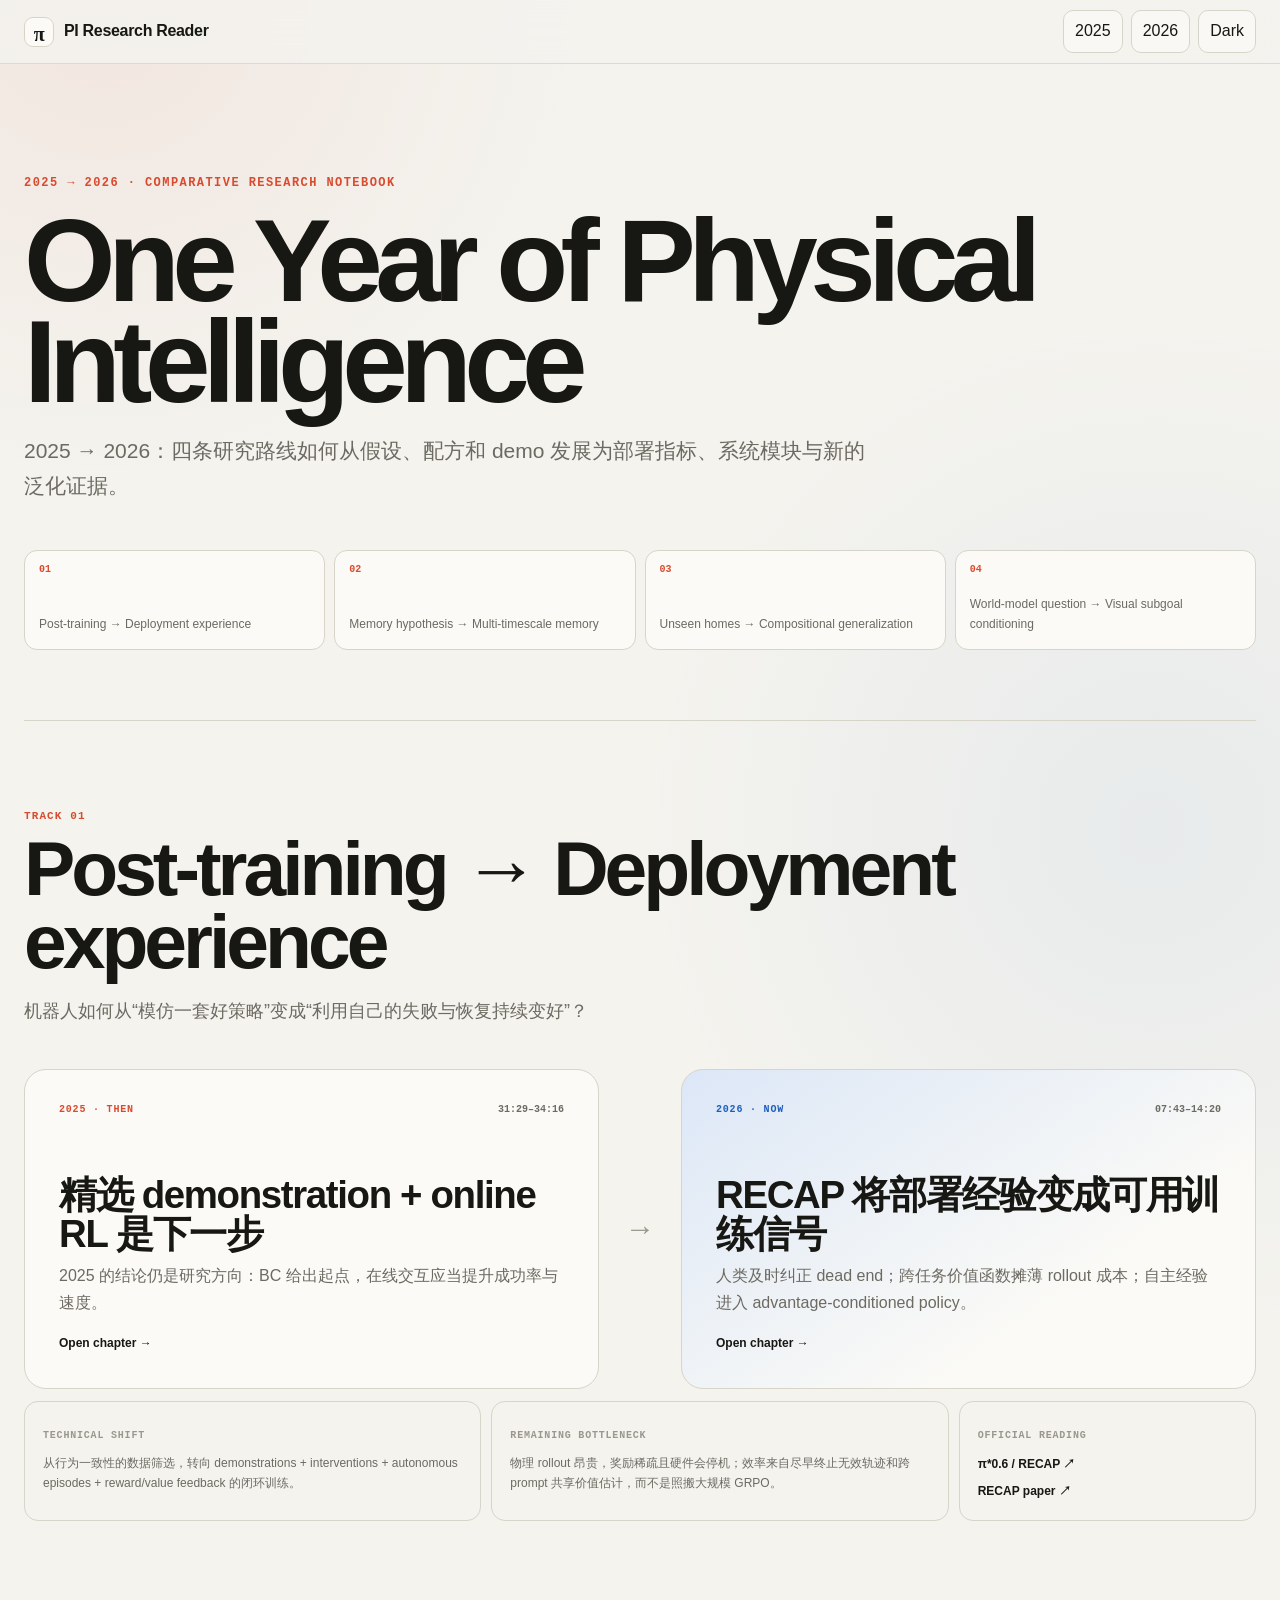
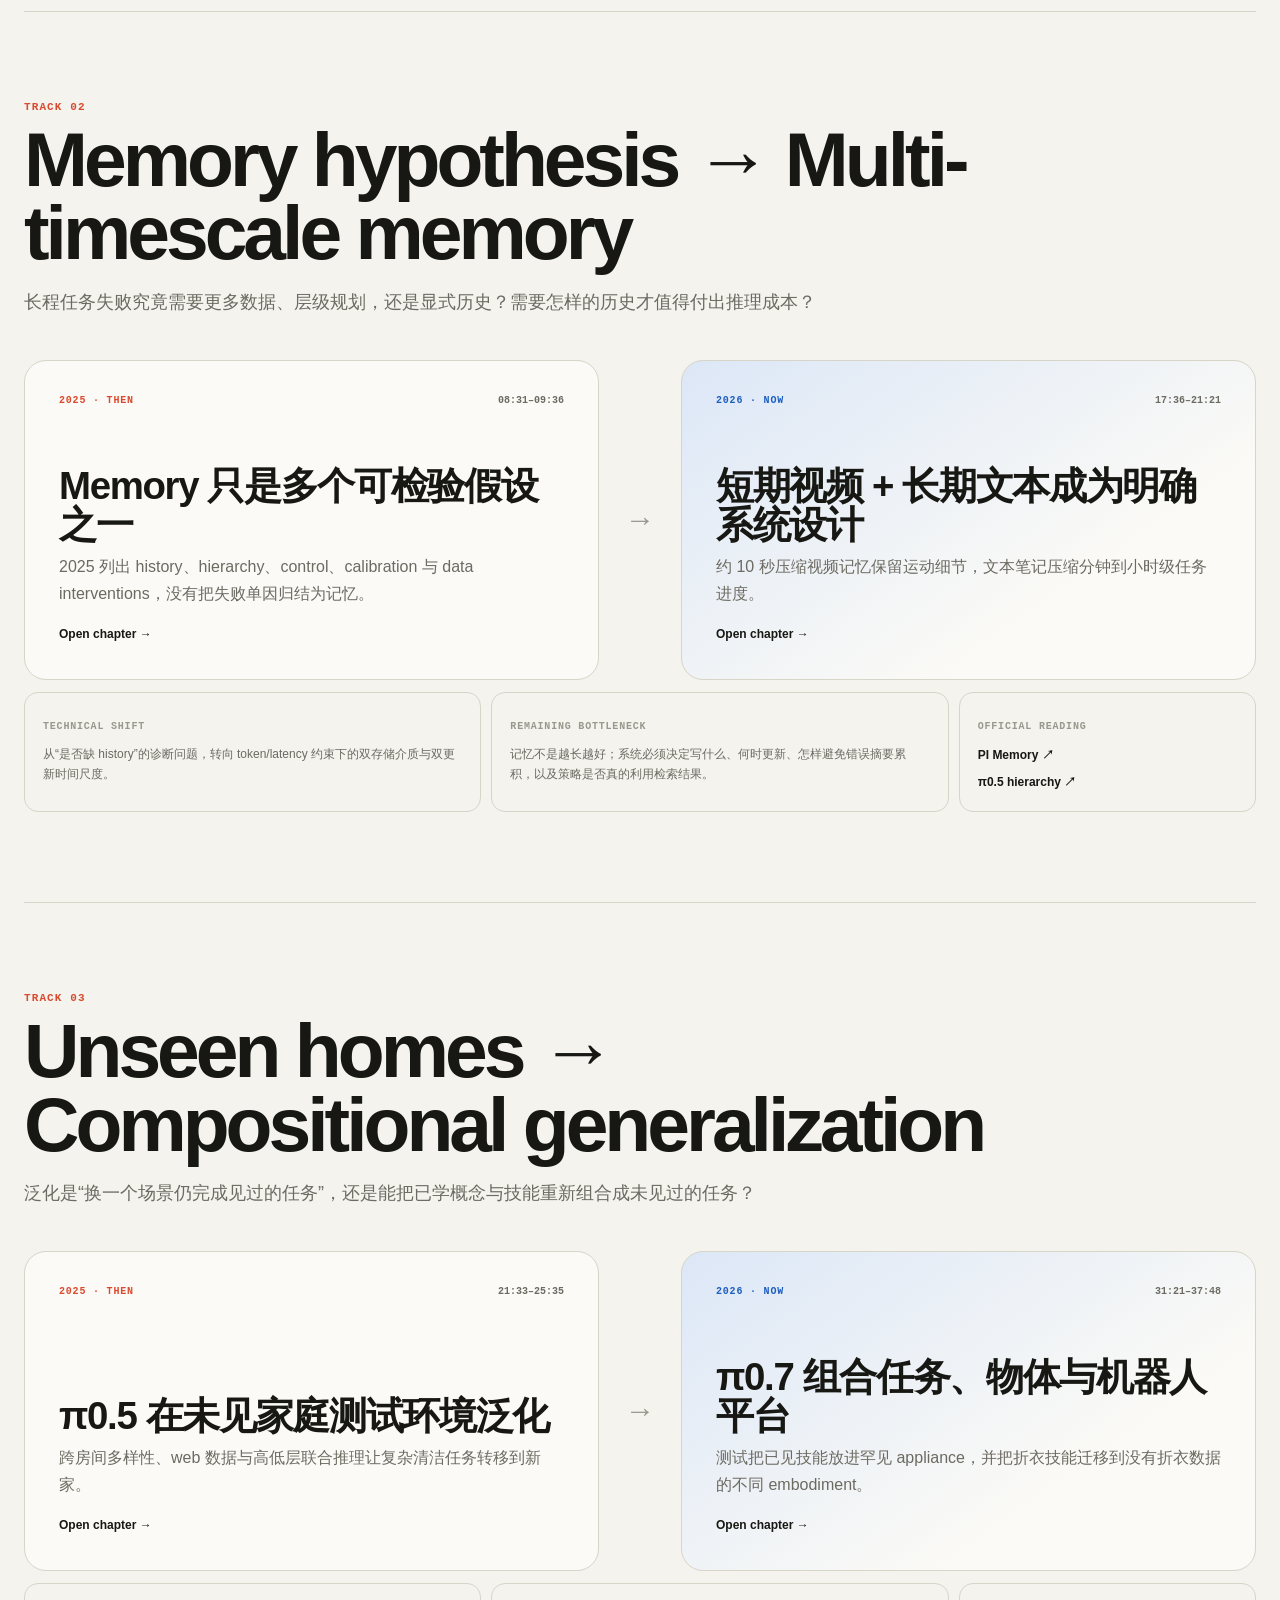
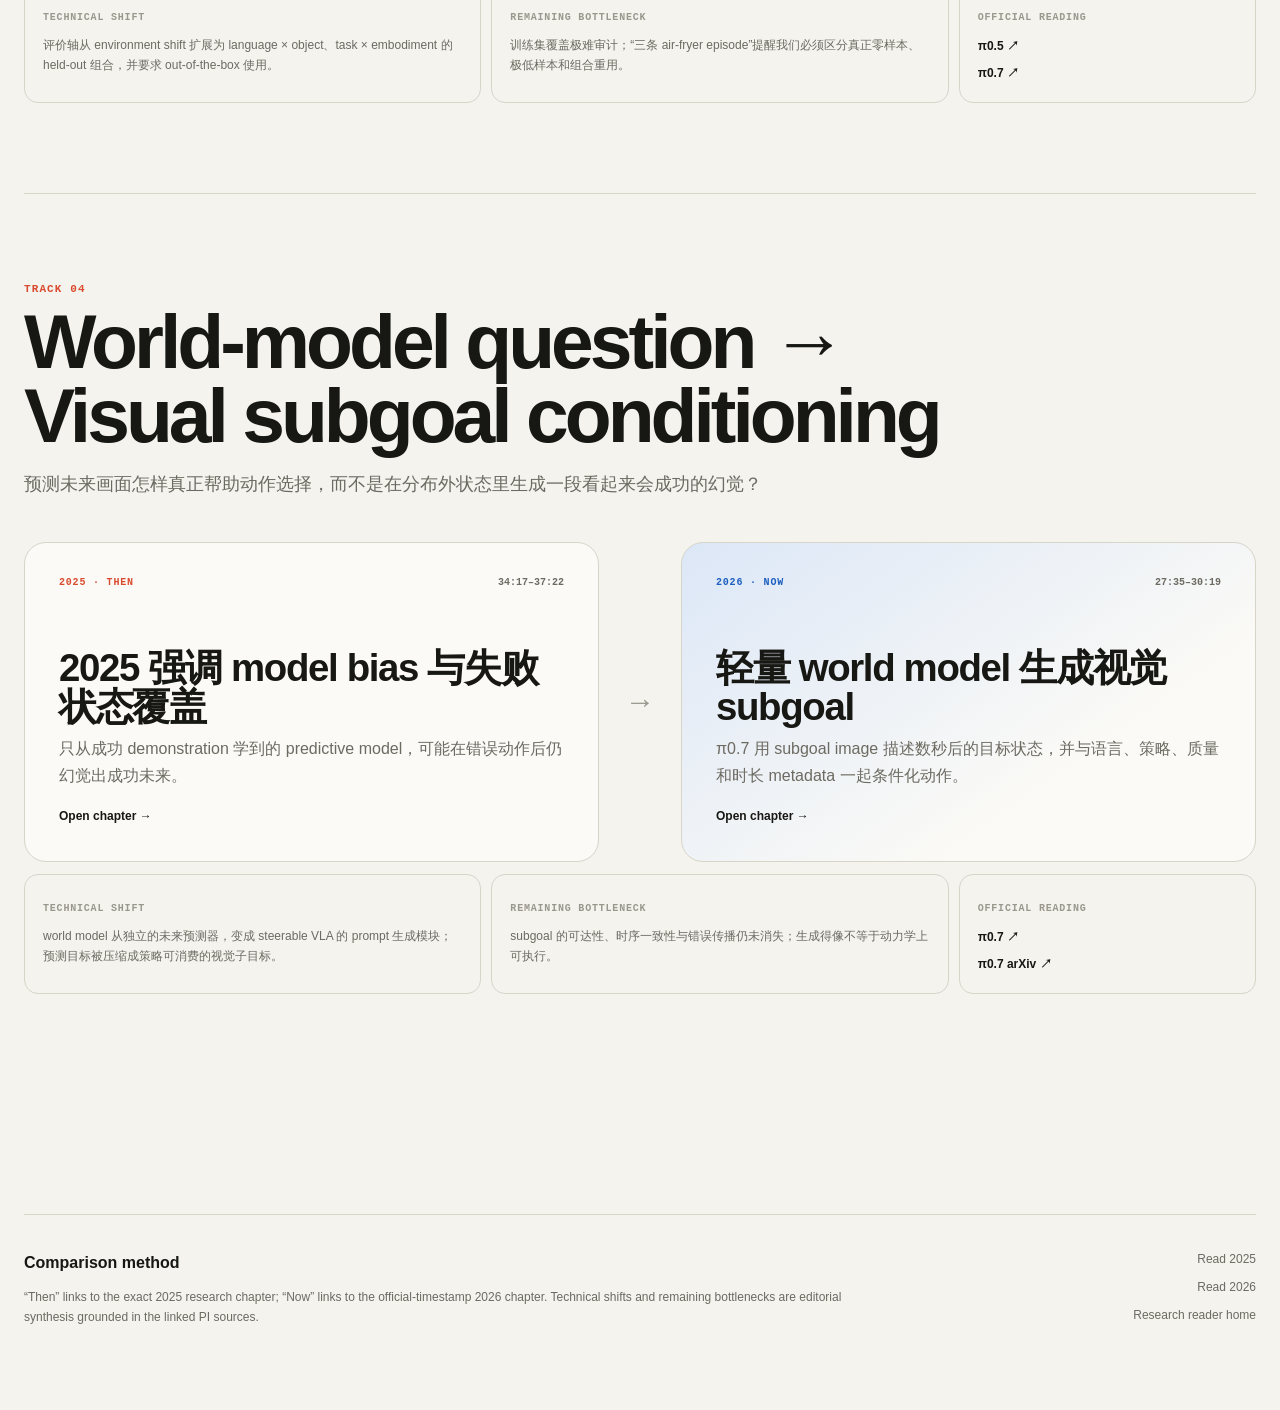
==== compare/index.html @ 84d24296 "Expand research reader with Chelsea Finn 2026 talk" ====
<!doctype html>
<html lang="zh-CN">
<head>
  <meta charset="utf-8" />
  <meta name="viewport" content="width=device-width, initial-scale=1" />
  <meta name="description" content="A side-by-side research comparison of Chelsea Finn's 2025 and 2026 robotics talks." />
  <meta name="theme-color" content="#f5f4ef" />
  <title>One Year of Physical Intelligence · Research Comparison</title>
  <link rel="stylesheet" href="../assets/styles.css" />
</head>
<body class="compare-page">
  <div id="compareApp"></div>
  <script src="../data/site-data.js"></script>
  <script src="../assets/compare.js"></script>
</body>
</html>
---- assets/styles.css ----
:root {
  --bg: #f4f3ee;
  --surface: #fbfaf6;
  --surface-2: #eceae2;
  --surface-3: #e3e0d6;
  --text: #171713;
  --muted: #6c6a61;
  --faint: #9a978d;
  --line: #d7d4c8;
  --accent: #d94a2e;
  --accent-soft: #f4d8cf;
  --blue: #1d5fbf;
  --blue-soft: #dce7f7;
  --green: #266b55;
  --green-soft: #dcebe5;
  --shadow: 0 18px 60px rgba(39, 35, 24, 0.08);
  --radius: 22px;
  --serif: Georgia, "Times New Roman", "Noto Serif SC", "Songti SC", serif;
  --sans: Inter, ui-sans-serif, -apple-system, BlinkMacSystemFont, "Segoe UI", "PingFang SC", "Hiragino Sans GB", "Microsoft YaHei", sans-serif;
  --mono: "SFMono-Regular", Consolas, "Liberation Mono", Menlo, monospace;
}

html[data-theme="dark"] {
  --bg: #11120f;
  --surface: #171814;
  --surface-2: #20211c;
  --surface-3: #292a24;
  --text: #f2f0e8;
  --muted: #b0ada3;
  --faint: #77756e;
  --line: #33352e;
  --accent: #ff7659;
  --accent-soft: #4a2820;
  --blue: #82b2ff;
  --blue-soft: #1d2d46;
  --green: #80c9ad;
  --green-soft: #1d342c;
  --shadow: 0 18px 60px rgba(0,0,0,.28);
}

* { box-sizing: border-box; }
html { scroll-behavior: smooth; }
body {
  margin: 0;
  background:
    radial-gradient(circle at 8% 0%, rgba(217,74,46,.08), transparent 30rem),
    radial-gradient(circle at 90% 18%, rgba(29,95,191,.06), transparent 32rem),
    var(--bg);
  color: var(--text);
  font-family: var(--sans);
  line-height: 1.65;
  -webkit-font-smoothing: antialiased;
}
a { color: inherit; text-decoration: none; }
button, input { font: inherit; }
button { color: inherit; }
::selection { background: var(--accent-soft); }

.shell { width: min(1500px, calc(100% - 48px)); margin-inline: auto; }
.progress-track { position: fixed; inset: 0 0 auto 0; height: 3px; z-index: 100; background: transparent; }
.progress-bar { width: 0; height: 100%; background: var(--accent); transition: width .08s linear; }

.topbar {
  position: sticky; top: 0; z-index: 50;
  height: 64px; padding: 0 24px;
  display: flex; align-items: center; justify-content: space-between;
  border-bottom: 1px solid color-mix(in srgb, var(--line) 78%, transparent);
  background: color-mix(in srgb, var(--bg) 86%, transparent);
  backdrop-filter: blur(18px);
}
.brand { display: inline-flex; align-items: center; gap: 10px; font-weight: 720; letter-spacing: -.02em; }
.brand-mark { width: 30px; height: 30px; border: 1px solid var(--line); border-radius: 9px; display: grid; place-items: center; font-family: var(--serif); font-size: 20px; background: var(--surface); }
.top-actions { display: flex; gap: 8px; }
.ghost-btn, .tiny-btn {
  border: 1px solid var(--line); background: color-mix(in srgb, var(--surface) 86%, transparent);
  border-radius: 10px; padding: 7px 11px; cursor: pointer; transition: .18s ease;
}
.ghost-btn:hover, .tiny-btn:hover { border-color: var(--text); transform: translateY(-1px); }
.link-btn { display: inline-flex; align-items: center; }

.hero { padding: 86px 0 44px; }
.hero-kicker, .eyebrow { font-family: var(--mono); color: var(--accent); text-transform: uppercase; letter-spacing: .12em; font-size: 12px; font-weight: 700; }
.hero h1 { margin: 14px 0 18px; max-width: 1050px; font-size: clamp(48px, 7vw, 104px); line-height: .94; letter-spacing: -.055em; font-weight: 790; }
.hero h1 span { font-family: var(--serif); font-weight: 500; font-style: italic; color: var(--muted); }
.hero-deck { max-width: 900px; font-size: clamp(18px, 2vw, 26px); line-height: 1.48; color: var(--muted); }
.hero-meta { display: flex; flex-wrap: wrap; gap: 10px 22px; margin-top: 24px; font-family: var(--mono); color: var(--muted); font-size: 13px; }
.hero-meta span::before { content: "•"; color: var(--accent); margin-right: 8px; }
.hero-actions { display: flex; gap: 12px; margin-top: 32px; }
.primary-btn, .secondary-btn { border-radius: 999px; padding: 12px 18px; font-weight: 700; border: 1px solid var(--text); cursor: pointer; }
.primary-btn { background: var(--text); color: var(--bg); }
.secondary-btn { background: transparent; color: var(--text); }
.route-strip { margin-top: 54px; padding: 16px 18px; border: 1px solid var(--line); border-radius: 16px; display: flex; flex-wrap: wrap; gap: 8px 11px; align-items: center; color: var(--muted); background: color-mix(in srgb, var(--surface) 65%, transparent); }
.route-strip i { color: var(--faint); font-style: normal; }

.video-band { padding: 18px 0 58px; }
.video-card { display: grid; grid-template-columns: .72fr 1.28fr; gap: 28px; align-items: center; padding: 22px; border: 1px solid var(--line); border-radius: var(--radius); background: var(--surface); box-shadow: var(--shadow); }
.video-copy { padding: 14px; }
.video-copy h2 { margin: 8px 0 10px; font-size: clamp(24px, 2.5vw, 38px); letter-spacing: -.035em; line-height: 1.12; }
.video-copy p { color: var(--muted); }
.now-playing { margin-top: 18px; display: inline-flex; max-width: 100%; padding: 8px 10px; border-radius: 10px; background: var(--surface-2); color: var(--muted); font-family: var(--mono); font-size: 12px; overflow: hidden; text-overflow: ellipsis; white-space: nowrap; }
.video-frame-wrap { aspect-ratio: 16/9; overflow: hidden; border-radius: 16px; background: #000; }
.video-frame { width: 100%; height: 100%; border: 0; }

.reader-shell { display: grid; grid-template-columns: 220px minmax(0, 820px) 310px; gap: 30px; align-items: start; padding-bottom: 100px; }
.chapter-nav { position: sticky; top: 88px; max-height: calc(100vh - 110px); overflow: auto; padding-right: 10px; scrollbar-width: thin; }
.nav-label { font-family: var(--mono); font-size: 11px; letter-spacing: .12em; text-transform: uppercase; color: var(--faint); margin: 0 0 10px 10px; }
.chapter-link { display: block; padding: 9px 10px; margin-bottom: 3px; border-radius: 10px; color: var(--muted); font-size: 13px; line-height: 1.35; transition: .18s ease; }
.chapter-link small { display: block; margin-bottom: 2px; font-family: var(--mono); color: var(--faint); font-size: 10px; }
.chapter-link:hover { background: var(--surface-2); color: var(--text); }
.chapter-link.active { background: var(--accent-soft); color: var(--text); }

.reader-main { min-width: 0; }
.control-panel { position: sticky; top: 76px; z-index: 30; display: flex; gap: 10px; align-items: center; padding: 10px; margin-bottom: 10px; border: 1px solid var(--line); border-radius: 16px; background: color-mix(in srgb, var(--bg) 88%, transparent); backdrop-filter: blur(18px); }
.view-switch { display: inline-flex; gap: 3px; padding: 3px; border-radius: 10px; background: var(--surface-2); }
.view-btn { border: 0; background: transparent; padding: 7px 10px; border-radius: 8px; cursor: pointer; color: var(--muted); font-size: 12px; font-weight: 700; }
.view-btn.active { background: var(--surface); color: var(--text); box-shadow: 0 1px 5px rgba(0,0,0,.08); }
.search-box { flex: 1; min-width: 180px; display: flex; align-items: center; gap: 8px; padding: 7px 10px; border: 1px solid var(--line); background: var(--surface); border-radius: 10px; }
.search-box input { min-width: 0; flex: 1; border: 0; outline: none; background: transparent; color: var(--text); }
kbd { font-family: var(--mono); font-size: 10px; border: 1px solid var(--line); border-bottom-width: 2px; border-radius: 5px; padding: 1px 5px; color: var(--faint); }
.tag-bar { display: flex; flex-wrap: wrap; gap: 6px; padding: 7px 2px 16px; }
.tag-chip { border: 1px solid var(--line); background: transparent; padding: 5px 9px; border-radius: 999px; cursor: pointer; font-size: 11px; color: var(--muted); }
.tag-chip:hover { color: var(--text); border-color: var(--text); }
.tag-chip.active { color: var(--text); background: var(--green-soft); border-color: color-mix(in srgb, var(--green) 45%, var(--line)); }
.search-status { min-height: 20px; color: var(--muted); font-family: var(--mono); font-size: 11px; }

.chapter-section { scroll-margin-top: 142px; margin: 34px 0 68px; }
.chapter-heading { padding: 0 4px 18px; border-bottom: 1px solid var(--line); margin-bottom: 4px; }
.chapter-number { font-family: var(--mono); color: var(--accent); font-size: 11px; letter-spacing: .1em; text-transform: uppercase; }
.chapter-heading h2 { margin: 7px 0 8px; font-size: clamp(28px, 4vw, 48px); line-height: 1.08; letter-spacing: -.04em; }
.chapter-heading .zh-title { margin-left: 7px; color: var(--muted); font-family: var(--serif); font-weight: 500; }
.chapter-heading p { max-width: 740px; margin: 0; color: var(--muted); }
.chapter-tags { display: flex; flex-wrap: wrap; gap: 6px; margin-top: 14px; }
.chapter-tags span { font-size: 10px; font-family: var(--mono); padding: 4px 7px; background: var(--surface-2); border-radius: 6px; color: var(--muted); }

.segment { position: relative; display: grid; grid-template-columns: 82px minmax(0,1fr); gap: 14px; padding: 22px 4px; border-bottom: 1px solid var(--line); scroll-margin-top: 145px; transition: .18s ease; }
.segment:hover { background: linear-gradient(90deg, transparent, color-mix(in srgb, var(--surface) 85%, transparent), transparent); }
.segment.active-segment { background: linear-gradient(90deg, transparent, color-mix(in srgb, var(--accent-soft) 48%, transparent), transparent); }
.segment.filtered-out { display: none; }
.time-col { padding-top: 2px; }
.time-btn { border: 0; padding: 0; background: transparent; cursor: pointer; font-family: var(--mono); color: var(--accent); font-size: 11px; font-weight: 700; }
.time-btn:hover { text-decoration: underline; }
.speaker { margin-top: 6px; color: var(--faint); font-size: 10px; line-height: 1.25; text-transform: uppercase; letter-spacing: .06em; }
.copy-col { min-width: 0; }
.en-copy { font-family: var(--serif); font-size: 18px; line-height: 1.72; letter-spacing: -.01em; }
.zh-copy { margin-top: 13px; color: var(--muted); font-size: 15px; line-height: 1.82; }
body[data-view="en"] .zh-copy { display: none; }
body[data-view="zh"] .en-copy { display: none; }
body[data-view="zh"] .zh-copy { margin-top: 0; color: var(--text); font-size: 17px; }
.match { background: var(--accent-soft); border-radius: 3px; padding: 0 1px; }

.research-rail { position: sticky; top: 88px; }
.research-card { border: 1px solid var(--line); border-radius: 18px; background: var(--surface); overflow: hidden; box-shadow: 0 10px 30px rgba(0,0,0,.04); }
.research-head { padding: 16px 17px 12px; border-bottom: 1px solid var(--line); background: linear-gradient(135deg, var(--surface), var(--surface-2)); }
.research-head .time { font-family: var(--mono); color: var(--accent); font-size: 10px; }
.research-head h3 { margin: 5px 0 0; font-size: 18px; line-height: 1.25; letter-spacing: -.02em; }
.research-body { padding: 15px 17px 18px; }
.research-block + .research-block { margin-top: 17px; }
.research-block h4 { margin: 0 0 7px; font-size: 10px; text-transform: uppercase; letter-spacing: .12em; color: var(--faint); font-family: var(--mono); }
.research-block p { margin: 0; color: var(--muted); font-size: 13px; line-height: 1.65; }
.concept-list { display: flex; flex-wrap: wrap; gap: 5px; }
.concept-pill { padding: 4px 7px; border-radius: 7px; background: var(--blue-soft); color: var(--blue); font-size: 10px; font-weight: 700; }
.quote-box { padding: 10px 12px; border-left: 3px solid var(--accent); background: var(--surface-2); font-family: var(--serif); font-size: 13px; line-height: 1.55; }
.paper-links { display: grid; gap: 6px; }
.paper-link { display: block; padding: 9px 10px; border: 1px solid var(--line); border-radius: 9px; transition: .16s ease; }
.paper-link strong { display: block; font-size: 12px; }
.paper-link small { color: var(--muted); font-size: 10px; }
.paper-link:hover { border-color: var(--accent); transform: translateX(2px); }
.no-paper { font-size: 11px; color: var(--faint); }

.paper-map { padding: 70px 0 100px; border-top: 1px solid var(--line); }
.section-heading { max-width: 800px; }
.section-heading h2 { margin: 8px 0 10px; font-size: clamp(34px, 4vw, 62px); letter-spacing: -.045em; line-height: 1.02; }
.section-heading p { color: var(--muted); font-size: 18px; }
.paper-grid { margin-top: 32px; display: grid; grid-template-columns: repeat(4,1fr); gap: 12px; }
.paper-card { min-height: 250px; padding: 20px; border: 1px solid var(--line); border-radius: 18px; background: var(--surface); display: flex; flex-direction: column; transition: .2s ease; }
.paper-card:hover { transform: translateY(-4px); border-color: var(--text); box-shadow: var(--shadow); }
.paper-card span { color: var(--accent); font-family: var(--mono); font-size: 11px; }
.paper-card strong { margin-top: auto; font-family: var(--serif); font-size: 38px; letter-spacing: -.03em; }
.paper-card p { color: var(--muted); font-size: 13px; }

.footer { display: grid; grid-template-columns: 1.4fr .6fr; gap: 40px; padding: 35px 0 70px; border-top: 1px solid var(--line); color: var(--muted); }
.footer strong { color: var(--text); }
.footer p { max-width: 850px; font-size: 12px; }
.footer-links { display: flex; flex-direction: column; align-items: flex-end; gap: 8px; font-size: 12px; }
.footer-links a:hover { color: var(--text); }

body.focus-mode .chapter-nav,
body.focus-mode .research-rail,
body.focus-mode .video-band,
body.focus-mode .paper-map { display: none; }
body.focus-mode .reader-shell { grid-template-columns: minmax(0, 900px); justify-content: center; }
body.focus-mode .reader-main { width: 100%; }
body.focus-mode .hero { padding-bottom: 24px; }

@media (max-width: 1220px) {
  .reader-shell { grid-template-columns: 190px minmax(0, 1fr); }
  .research-rail { display: none; }
  .paper-grid { grid-template-columns: repeat(2,1fr); }
}
@media (max-width: 900px) {
  .shell { width: min(100% - 28px, 760px); }
  .topbar { padding-inline: 14px; }
  .hero { padding-top: 58px; }
  .video-card { grid-template-columns: 1fr; }
  .reader-shell { display: block; }
  .chapter-nav { position: relative; top: 0; max-height: none; display: flex; gap: 5px; overflow-x: auto; padding: 0 0 12px; margin-bottom: 10px; }
  .nav-label { display: none; }
  .chapter-link { min-width: 150px; border: 1px solid var(--line); background: var(--surface); }
  .control-panel { top: 72px; flex-wrap: wrap; }
  .search-box { flex-basis: 100%; }
  .segment { grid-template-columns: 70px 1fr; }
}
@media (max-width: 640px) {
  .brand span:last-child { display: none; }
  .top-actions .link-btn { display: none; }
  .hero h1 { font-size: clamp(44px, 14vw, 72px); }
  .hero-actions { align-items: stretch; flex-direction: column; }
  .route-strip { font-size: 12px; }
  .control-panel { padding: 8px; }
  .view-switch { width: 100%; }
  .view-btn { flex: 1; }
  .segment { grid-template-columns: 1fr; gap: 6px; padding-block: 20px; }
  .time-col { display: flex; gap: 10px; align-items: center; }
  .speaker { margin-top: 0; }
  .en-copy { font-size: 17px; }
  .zh-copy { font-size: 15px; }
  .paper-grid { grid-template-columns: 1fr; }
  .paper-card { min-height: 210px; }
  .footer { grid-template-columns: 1fr; }
  .footer-links { align-items: flex-start; }
}

/* Multi-talk navigation */
.talk-switch-wrap { display: flex; align-items: center; gap: 8px; margin-inline: auto; }
.talk-switch-wrap label { font-family: var(--mono); font-size: 10px; color: var(--faint); text-transform: uppercase; letter-spacing: .1em; }
.talk-select { max-width: 360px; border: 1px solid var(--line); border-radius: 10px; padding: 7px 32px 7px 10px; color: var(--text); background: var(--surface); font: 600 12px/1.3 var(--sans); }
.source-capsule { display: inline-flex; flex-wrap: wrap; gap: 7px 12px; align-items: center; margin-top: 10px; padding: 8px 11px; border: 1px solid var(--line); border-radius: 10px; background: var(--surface); color: var(--muted); font-family: var(--mono); font-size: 10px; }
.source-capsule strong { color: var(--text); }
.source-capsule a { color: var(--accent); font-weight: 700; }
.cross-link-stack { display: grid; gap: 8px; margin-top: 18px; }
.cross-link-card { display: block; padding: 13px 14px; border: 1px solid color-mix(in srgb, var(--blue) 32%, var(--line)); border-radius: 12px; background: linear-gradient(135deg, var(--blue-soft), transparent); transition: transform .18s ease, border-color .18s ease; }
.cross-link-card:hover { transform: translateY(-2px); border-color: var(--blue); }
.cross-link-card small { display: block; color: var(--blue); font: 700 10px/1.2 var(--mono); letter-spacing: .08em; text-transform: uppercase; }
.cross-link-card strong { display: block; margin-top: 5px; font-size: 13px; }
.cross-link-card p { margin: 5px 0 0; color: var(--muted); font-size: 11px; line-height: 1.55; }
.talk-steps { display: grid; grid-template-columns: 1fr 1fr; gap: 14px; padding-bottom: 70px; }
.talk-step { min-height: 110px; display: flex; flex-direction: column; justify-content: center; padding: 18px 20px; border: 1px solid var(--line); border-radius: 16px; background: var(--surface); }
.talk-step.next { text-align: right; align-items: flex-end; }
.talk-step small { color: var(--accent); font: 700 10px/1.2 var(--mono); text-transform: uppercase; letter-spacing: .08em; }
.talk-step strong { margin-top: 7px; max-width: 420px; }
.talk-step:hover { border-color: var(--text); }
.source-note { opacity: .78; }

/* Shared home and comparison surfaces */
.home-page, .compare-page { min-height: 100vh; overflow-x: hidden; }
.home-hero { position: relative; min-height: 720px; display: flex; flex-direction: column; justify-content: center; padding-block: 100px; }
.home-hero h1, .compare-hero h1 { position: relative; z-index: 1; margin: 16px 0 22px; max-width: 1180px; font-size: clamp(58px, 9.2vw, 142px); line-height: .86; letter-spacing: -.065em; }
.home-hero h1 span { color: var(--muted); font: italic 500 0.82em/1 var(--serif); }
.home-hero > p { position: relative; z-index: 1; max-width: 880px; color: var(--muted); font-size: clamp(18px, 2vw, 25px); line-height: 1.55; }
.home-actions { position: relative; z-index: 1; display: flex; gap: 12px; margin-top: 28px; }
.home-actions .primary-btn, .home-actions .secondary-btn { display: inline-flex; align-items: center; }
.home-orbit { position: absolute; right: -80px; top: 80px; width: min(44vw, 610px); aspect-ratio: 1; border: 1px solid var(--line); border-radius: 50%; opacity: .75; }
.home-orbit::before, .home-orbit::after { content: ""; position: absolute; border: 1px solid var(--line); border-radius: 50%; inset: 13%; }
.home-orbit::after { inset: 30%; }
.home-orbit i { position: absolute; width: 12px; height: 12px; border-radius: 50%; background: var(--accent); box-shadow: 0 0 0 8px var(--accent-soft); }
.home-orbit i:nth-child(1) { left: 13%; top: 22%; }
.home-orbit i:nth-child(2) { right: 2%; top: 50%; background: var(--blue); box-shadow: 0 0 0 8px var(--blue-soft); }
.home-orbit i:nth-child(3) { left: 43%; bottom: 12%; background: var(--green); box-shadow: 0 0 0 8px var(--green-soft); }
.home-orbit span { position: absolute; inset: 0; display: grid; place-items: center; font: 500 clamp(90px, 12vw, 180px)/1 var(--serif); color: var(--line); }
.section-heading.compact h2 { max-width: 880px; font-size: clamp(36px, 5vw, 72px); }
.talk-library { padding: 40px 0 130px; }
.talk-grid { display: grid; grid-template-columns: 1fr 1fr; gap: 18px; margin-top: 42px; }
.talk-card { position: relative; min-height: 570px; display: flex; flex-direction: column; gap: 28px; padding: clamp(24px, 3vw, 42px); overflow: hidden; border: 1px solid var(--line); border-radius: 28px; background: var(--surface); box-shadow: var(--shadow); }
.talk-card::before { content: ""; position: absolute; width: 260px; height: 260px; right: -90px; top: -90px; border-radius: 50%; background: var(--accent-soft); filter: blur(2px); opacity: .7; }
.talk-card.blue::before { background: var(--blue-soft); }
.talk-card-top { position: relative; display: flex; justify-content: space-between; color: var(--muted); font: 11px/1 var(--mono); }
.talk-year { color: var(--accent); font-size: 14px; font-weight: 800; }
.talk-card.blue .talk-year { color: var(--blue); }
.talk-card h2 { position: relative; max-width: 700px; margin: 10px 0 4px; font-size: clamp(37px, 4.5vw, 70px); line-height: .97; letter-spacing: -.052em; }
.talk-card h3 { margin: 0; color: var(--muted); font: 500 20px/1.3 var(--serif); }
.talk-card p { max-width: 640px; color: var(--muted); }
.topic-row { display: flex; flex-wrap: wrap; gap: 7px; margin-top: auto; }
.topic-row span { padding: 5px 8px; border-radius: 999px; background: var(--surface-2); color: var(--muted); font: 10px/1 var(--mono); }
.card-cta { display: flex; align-items: center; justify-content: space-between; padding-top: 18px; border-top: 1px solid var(--line); font-weight: 800; }
.card-cta span { font-size: 28px; transition: transform .18s ease; }
.card-cta:hover span { transform: translateX(5px); }
.evolution-band { padding: 120px 0; border-block: 1px solid var(--line); background: color-mix(in srgb, var(--surface-2) 65%, transparent); }
.evolution-grid { display: grid; grid-template-columns: .9fr 1.1fr; gap: clamp(50px, 8vw, 130px); align-items: start; }
.inline-link { display: inline-block; margin-top: 18px; color: var(--accent); font-weight: 800; }
.path-list { list-style: none; padding: 0; margin: 0; }
.path-list li { display: grid; grid-template-columns: 44px 1fr; gap: 15px; padding: 22px 0; border-bottom: 1px solid var(--line); }
.path-list li > span { color: var(--accent); font: 700 11px/1.6 var(--mono); }
.path-list strong { font-size: 18px; }
.path-list p { margin: 5px 0 0; color: var(--muted); font-size: 13px; }
.home-papers { padding: 120px 0; }
.paper-chip-grid { display: grid; grid-template-columns: repeat(4, 1fr); gap: 10px; margin-top: 36px; }
.paper-chip-card { min-height: 165px; display: flex; flex-direction: column; padding: 17px; border: 1px solid var(--line); border-radius: 15px; background: var(--surface); transition: transform .18s ease, border-color .18s ease; }
.paper-chip-card:hover { transform: translateY(-3px); border-color: var(--text); }
.paper-chip-card small { color: var(--accent); font: 10px/1 var(--mono); }
.paper-chip-card strong { margin-top: auto; font: 500 24px/1.1 var(--serif); }
.paper-chip-card span { margin-top: 8px; color: var(--muted); font-size: 11px; }

/* Comparison */
.compare-hero { padding: 110px 0 70px; }
.compare-hero h1 { max-width: 1200px; }
.compare-hero > p { max-width: 850px; color: var(--muted); font-size: 21px; }
.compare-route { display: grid; grid-template-columns: repeat(4, 1fr); gap: 9px; margin-top: 46px; }
.compare-route a { min-height: 100px; display: flex; flex-direction: column; justify-content: space-between; padding: 14px; border: 1px solid var(--line); border-radius: 13px; background: var(--surface); color: var(--muted); font-size: 12px; }
.compare-route span { color: var(--accent); font: 700 10px/1 var(--mono); }
.compare-route a:hover { color: var(--text); border-color: var(--text); }
.comparison-list { padding-bottom: 130px; }
.comparison-track { padding: 90px 0; border-top: 1px solid var(--line); scroll-margin-top: 70px; }
.comparison-track > header { max-width: 960px; }
.track-index { color: var(--accent); font: 700 11px/1 var(--mono); letter-spacing: .1em; text-transform: uppercase; }
.comparison-track h2 { margin: 10px 0; font-size: clamp(40px, 6vw, 82px); line-height: .96; letter-spacing: -.052em; }
.comparison-track > header p { max-width: 800px; color: var(--muted); font-size: 18px; }
.then-now-grid { display: grid; grid-template-columns: 1fr 50px 1fr; gap: 16px; align-items: stretch; margin-top: 42px; }
.shift-arrow { display: grid; place-items: center; color: var(--faint); font-size: 30px; }
.era-card { min-height: 320px; display: flex; flex-direction: column; padding: clamp(22px, 3vw, 34px); border: 1px solid var(--line); border-radius: 22px; background: var(--surface); transition: transform .18s ease, border-color .18s ease; }
.era-card.now { background: linear-gradient(145deg, var(--blue-soft), var(--surface) 70%); }
.era-card:hover { transform: translateY(-3px); border-color: var(--text); }
.era-label { display: flex; justify-content: space-between; gap: 12px; color: var(--accent); font: 700 10px/1.2 var(--mono); letter-spacing: .08em; }
.era-card.now .era-label { color: var(--blue); }
.era-label time { color: var(--muted); letter-spacing: 0; }
.era-card h3 { margin: auto 0 10px; font-size: clamp(26px, 3vw, 43px); line-height: 1.02; letter-spacing: -.035em; }
.era-card p { margin: 0 0 18px; color: var(--muted); }
.era-card > strong { font-size: 12px; }
.track-analysis { display: grid; grid-template-columns: 1fr 1fr .65fr; gap: 10px; margin-top: 12px; }
.track-analysis > div { padding: 18px; border: 1px solid var(--line); border-radius: 14px; }
.track-analysis small { color: var(--faint); font: 700 10px/1 var(--mono); text-transform: uppercase; letter-spacing: .08em; }
.track-analysis p { margin: 8px 0 0; color: var(--muted); font-size: 12px; }
.mini-paper-links { display: flex; flex-direction: column; gap: 7px; margin-top: 9px; font-size: 12px; font-weight: 700; }

@media (max-width: 1100px) {
  .paper-chip-grid { grid-template-columns: repeat(2, 1fr); }
  .track-analysis { grid-template-columns: 1fr 1fr; }
  .track-analysis > div:last-child { grid-column: 1 / -1; }
}
@media (max-width: 900px) {
  .talk-switch-wrap label { display: none; }
  .talk-select { max-width: 260px; }
  .home-hero { min-height: 630px; }
  .home-orbit { opacity: .35; right: -200px; }
  .talk-grid, .evolution-grid { grid-template-columns: 1fr; }
  .talk-card { min-height: 500px; }
  .compare-route { grid-template-columns: repeat(2, 1fr); }
  .then-now-grid { grid-template-columns: 1fr; }
  .shift-arrow { min-height: 34px; transform: rotate(90deg); }
}
@media (max-width: 700px) {
  .reader-page .topbar { height: auto; min-height: 64px; flex-wrap: wrap; gap: 8px; padding-block: 8px; }
  .reader-page .talk-switch-wrap { order: 3; width: 100%; }
  .reader-page .talk-select { width: 100%; max-width: none; }
  .reader-page .control-panel { top: 112px; }
  .compare-top-link { display: none; }
  .home-hero { min-height: 590px; padding-block: 72px; }
  .home-hero h1, .compare-hero h1 { font-size: clamp(48px, 15vw, 80px); }
  .home-actions { flex-direction: column; align-items: stretch; }
  .home-actions a { justify-content: center; }
  .talk-card { min-height: 470px; border-radius: 22px; }
  .paper-chip-grid, .compare-route, .track-analysis { grid-template-columns: 1fr; }
  .track-analysis > div:last-child { grid-column: auto; }
  .era-card { min-height: 285px; }
  .talk-steps { grid-template-columns: 1fr; }
  .talk-step.next { text-align: left; align-items: flex-start; }
}
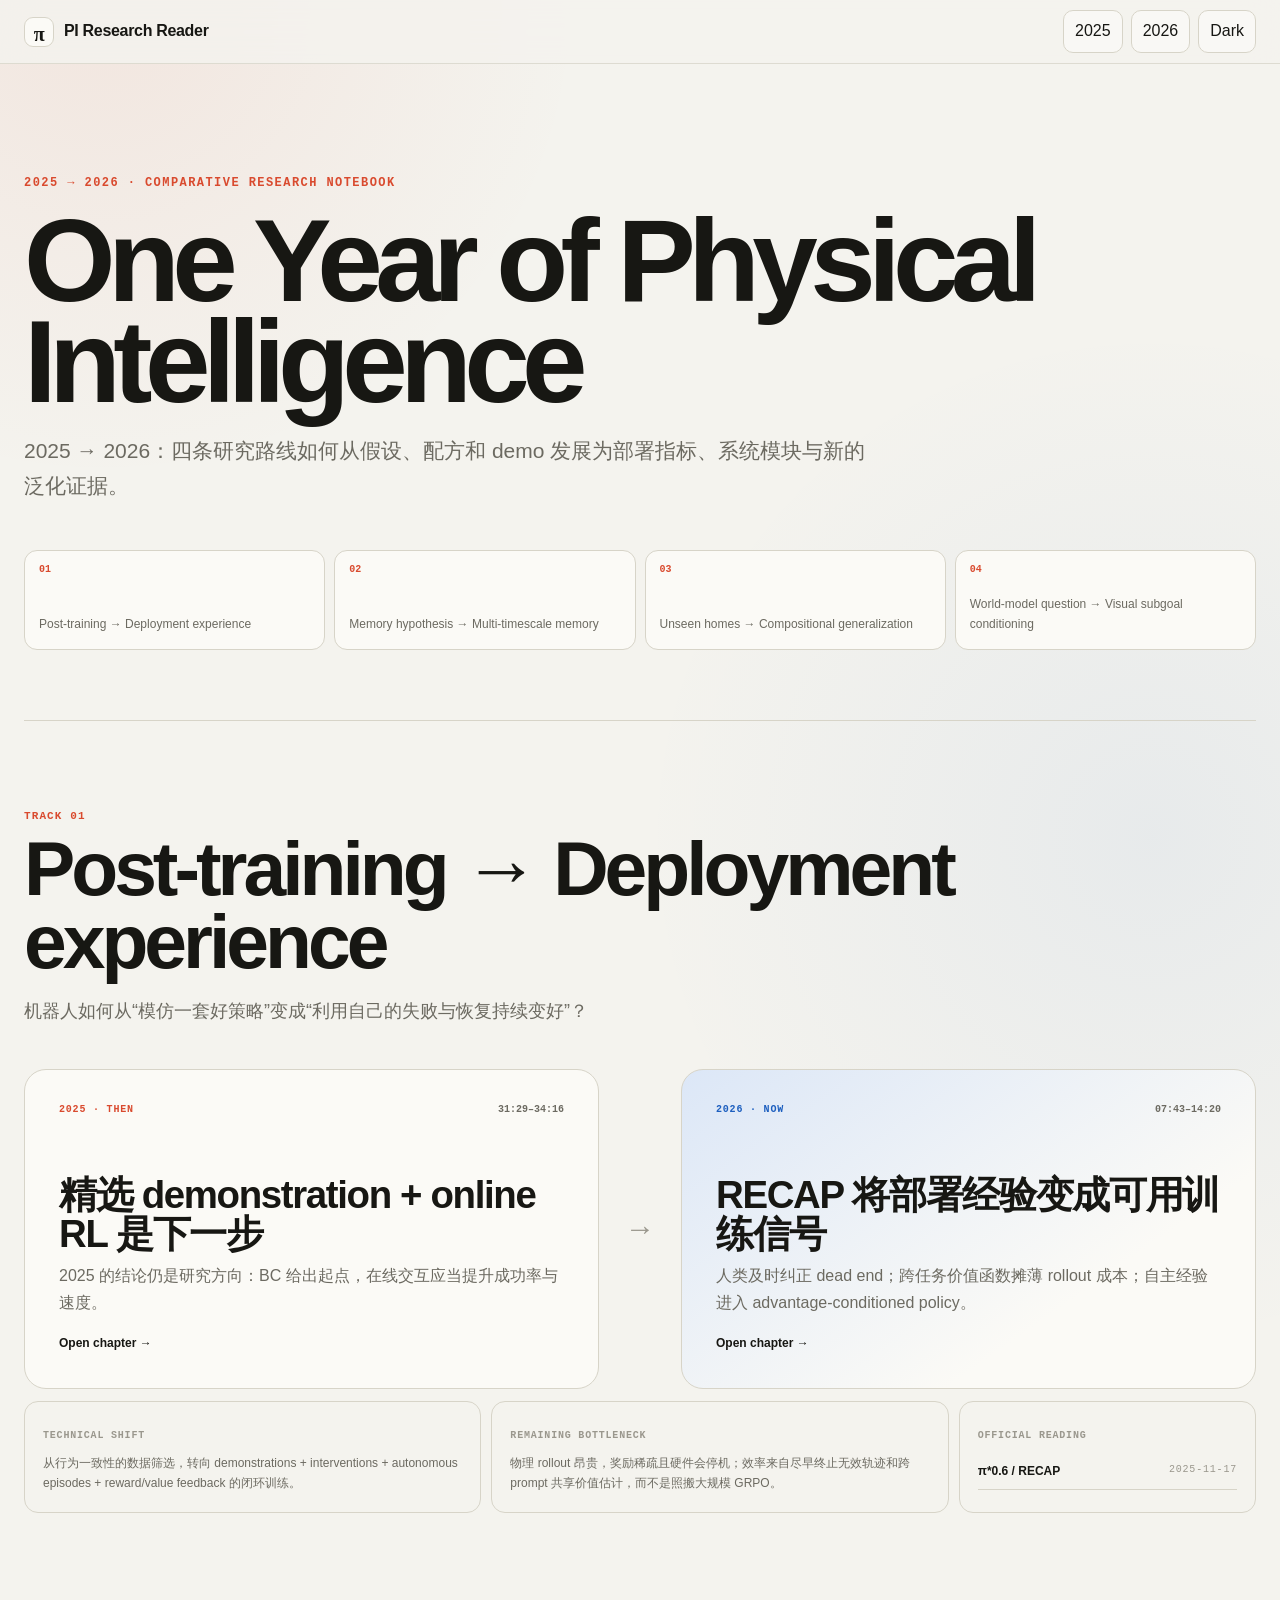
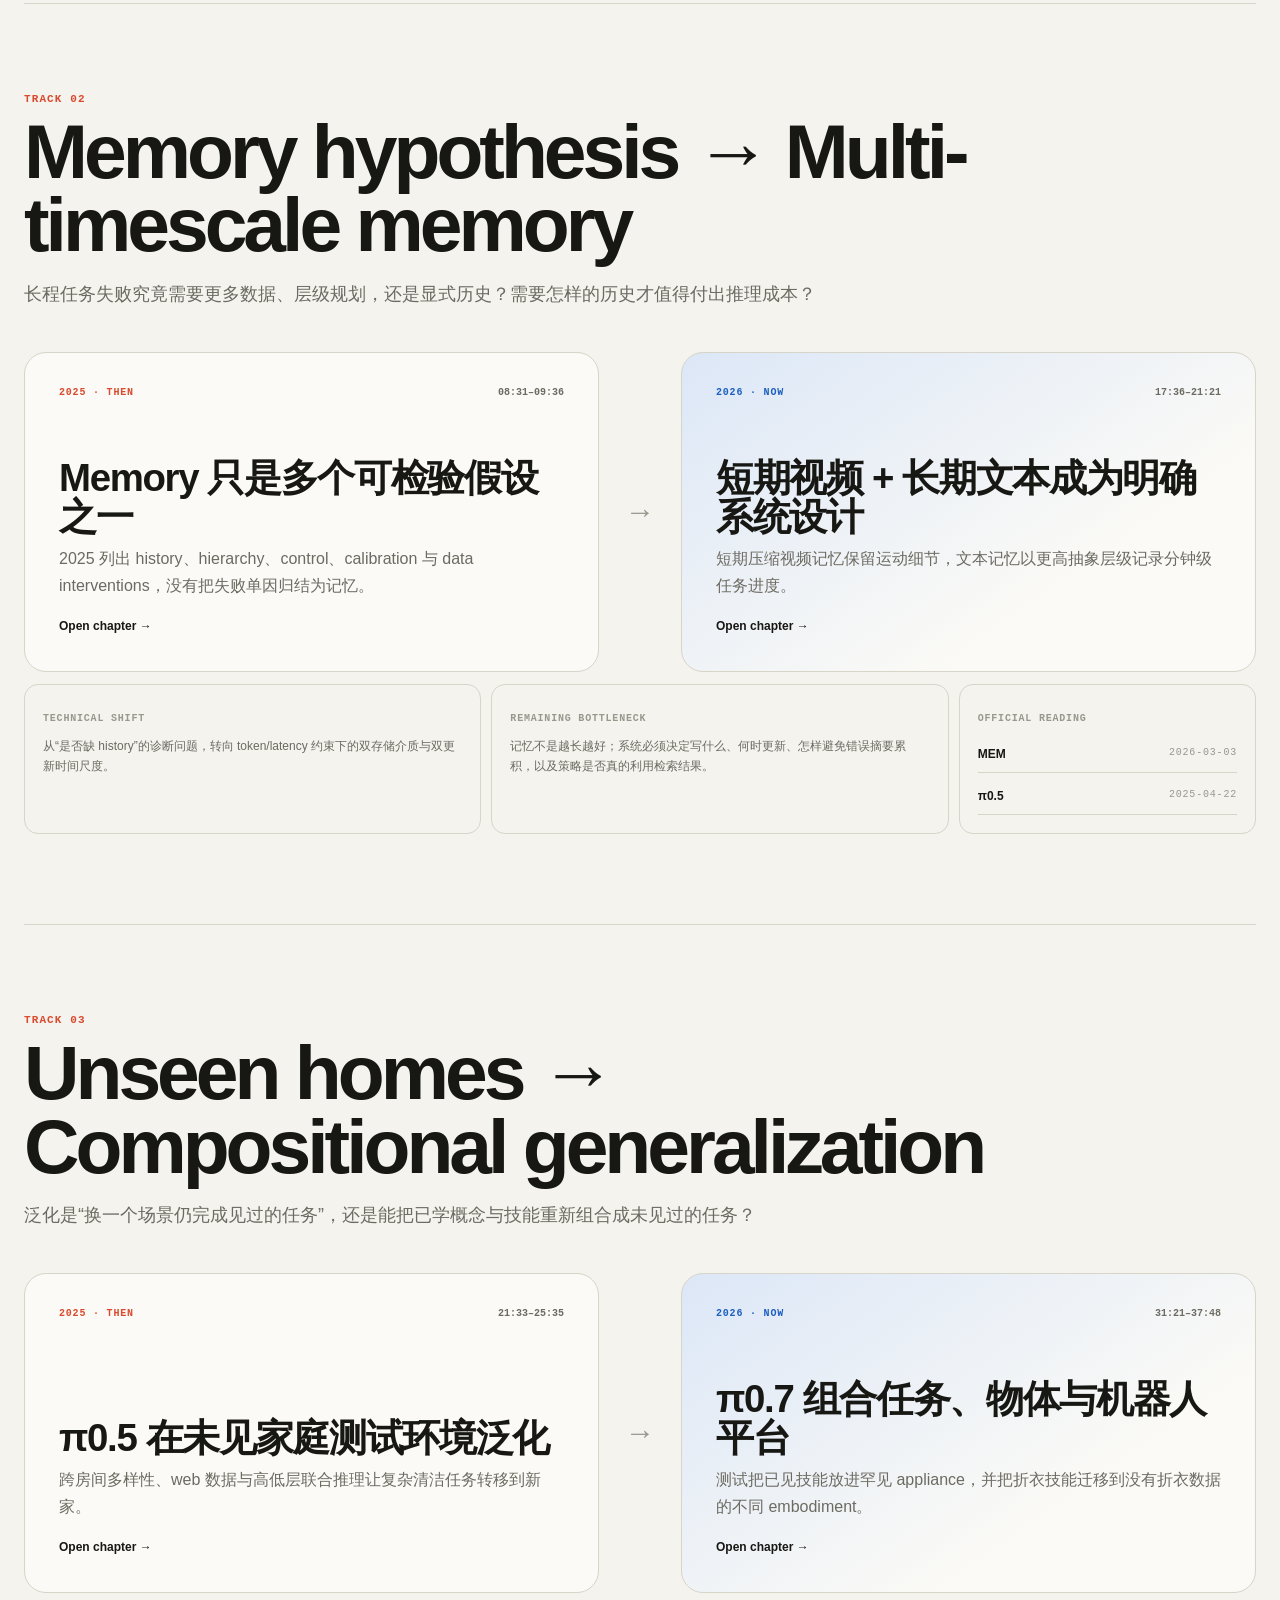
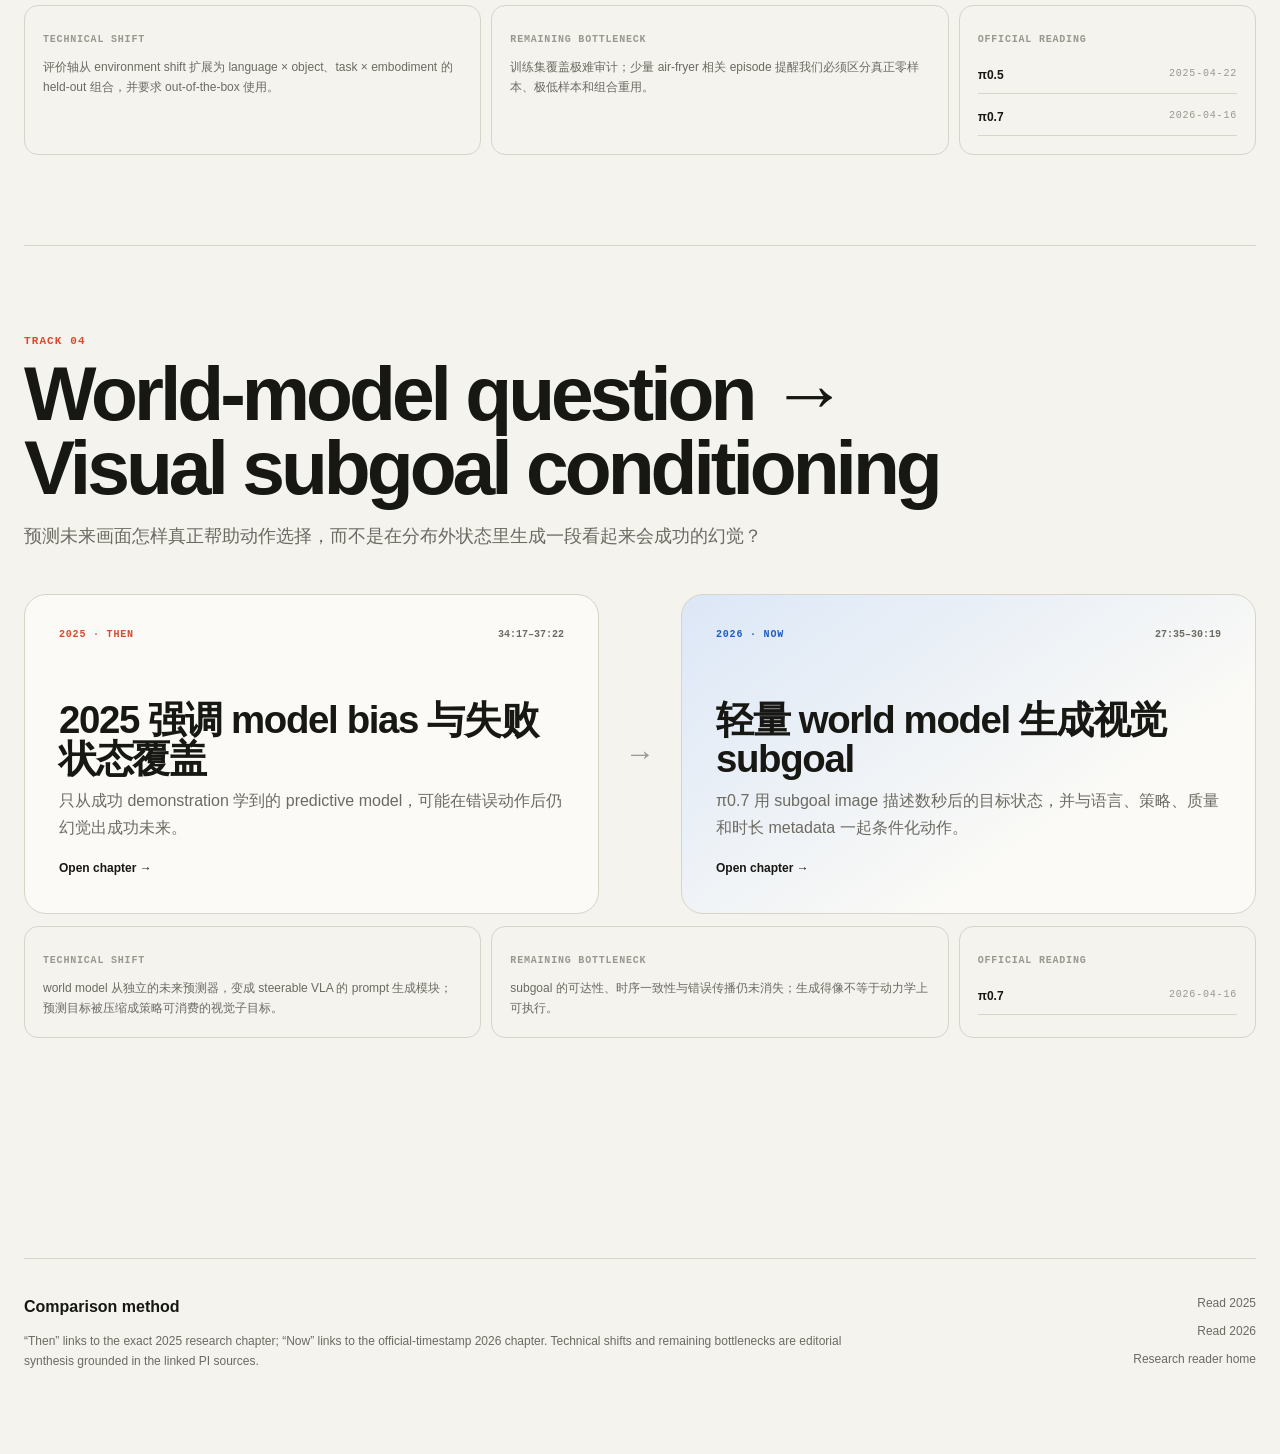
==== commit 0d33eb63: "Refactor Physical Intelligence research graph" ====
--- a/compare/index.html
+++ b/compare/index.html
@@ -6,6 +6,7 @@
   <meta name="description" content="A side-by-side research comparison of Chelsea Finn's 2025 and 2026 robotics talks." />
   <meta name="theme-color" content="#f5f4ef" />
   <title>One Year of Physical Intelligence · Research Comparison</title>
+  <link rel="icon" href="../assets/favicon.svg" type="image/svg+xml" />
   <link rel="stylesheet" href="../assets/styles.css" />
 </head>
 <body class="compare-page">
--- a/assets/styles.css
+++ b/assets/styles.css
@@ -293,12 +293,50 @@
 .path-list strong { font-size: 18px; }
 .path-list p { margin: 5px 0 0; color: var(--muted); font-size: 13px; }
 .home-papers { padding: 120px 0; }
-.paper-chip-grid { display: grid; grid-template-columns: repeat(4, 1fr); gap: 10px; margin-top: 36px; }
-.paper-chip-card { min-height: 165px; display: flex; flex-direction: column; padding: 17px; border: 1px solid var(--line); border-radius: 15px; background: var(--surface); transition: transform .18s ease, border-color .18s ease; }
-.paper-chip-card:hover { transform: translateY(-3px); border-color: var(--text); }
-.paper-chip-card small { color: var(--accent); font: 10px/1 var(--mono); }
-.paper-chip-card strong { margin-top: auto; font: 500 24px/1.1 var(--serif); }
-.paper-chip-card span { margin-top: 8px; color: var(--muted); font-size: 11px; }
+.paper-map-legend { display: flex; flex-wrap: wrap; gap: 10px 22px; align-items: center; margin-top: 34px; padding: 12px 15px; border-block: 1px solid var(--line); color: var(--muted); font: 12px/1.5 var(--mono); }
+.paper-map-legend span { display: inline-flex; align-items: center; gap: 8px; }
+.paper-map-legend i { width: 22px; height: 4px; border-radius: 99px; background: var(--accent); }
+.paper-map-legend .legend-branch { background: var(--blue); }
+.paper-map-legend small { margin-left: auto; max-width: 470px; color: var(--faint); font-size: 11px; }
+.legend-evidence { flex-wrap: wrap; }
+.evidence-badge { display: inline-flex; align-items: center; width: max-content; padding: 4px 7px; border: 1px solid var(--line); border-radius: 999px; color: var(--muted); background: var(--surface); font: 800 10px/1 var(--mono); white-space: nowrap; }
+.evidence-badge.explicit { color: var(--green); border-color: color-mix(in srgb, var(--green) 42%, var(--line)); background: var(--green-soft); }
+.evidence-badge.strong-inference { color: var(--blue); border-color: color-mix(in srgb, var(--blue) 38%, var(--line)); background: var(--blue-soft); }
+.evidence-badge.interpretive { color: var(--accent); border-color: color-mix(in srgb, var(--accent) 38%, var(--line)); background: var(--accent-soft); }
+.mainline-map { position: relative; display: grid; grid-template-columns: repeat(3, 1fr); gap: 14px; margin-top: 28px; }
+.mainline-map::before { content: ""; position: absolute; left: 7%; right: 7%; top: 86px; height: 2px; background: linear-gradient(90deg, var(--accent), var(--blue)); opacity: .35; }
+.paper-node { position: relative; display: flex; flex-direction: column; border: 1px solid var(--line); background: var(--surface); transition: transform .18s ease, border-color .18s ease; }
+.paper-node:hover { transform: translateY(-3px); border-color: var(--text); }
+.mainline-node { min-height: 360px; padding: clamp(20px, 2.5vw, 30px); border-radius: 22px; box-shadow: var(--shadow); }
+.mainline-node:last-child { background: linear-gradient(145deg, var(--blue-soft), var(--surface) 68%); }
+.paper-node-meta { display: flex; justify-content: space-between; gap: 10px; align-items: center; color: var(--muted); font: 12px/1.3 var(--mono); }
+.paper-node-meta time { color: var(--accent); font-weight: 800; }
+.paper-node-meta span { padding: 5px 8px; border-radius: 999px; background: var(--surface-2); font-size: 11px; }
+.mainline-provenance { display: flex; justify-content: space-between; gap: 10px; align-items: center; margin-top: 18px; color: var(--muted); font: 11px/1.4 var(--mono); }
+.paper-node-title { position: relative; display: flex; align-items: center; justify-content: space-between; margin-top: 34px; }
+.paper-node-title strong { font: 500 clamp(44px, 5vw, 76px)/1 var(--serif); letter-spacing: -.05em; }
+.paper-node-title i { position: absolute; z-index: 2; right: -53px; top: 50%; display: grid; place-items: center; width: 44px; height: 44px; border: 1px solid var(--line); border-radius: 50%; background: var(--surface); color: var(--accent); font: normal 24px/1 var(--sans); transform: translateY(-50%); }
+.paper-question { margin: 26px 0 0; font-size: 16px; line-height: 1.6; }
+.paper-relation { margin: 10px 0 24px; color: var(--muted); font-size: 13px; line-height: 1.65; }
+.paper-source-links { display: flex; flex-wrap: wrap; gap: 7px; margin-top: auto; }
+.paper-source-links a { padding: 7px 9px; border: 1px solid var(--line); border-radius: 8px; color: var(--muted); font: 700 12px/1 var(--mono); transition: color .18s ease, border-color .18s ease; }
+.paper-source-links a:hover { color: var(--text); border-color: var(--text); }
+.branch-heading { display: grid; grid-template-columns: .35fr 1fr; gap: 22px; margin: 70px 0 18px; padding-bottom: 14px; border-bottom: 1px solid var(--line); }
+.branch-heading span { color: var(--blue); font: 800 12px/1.4 var(--mono); letter-spacing: .08em; text-transform: uppercase; }
+.branch-heading p { max-width: 760px; margin: 0; color: var(--muted); font-size: 14px; }
+.branch-paper-grid { display: grid; grid-template-columns: repeat(6, 1fr); gap: 12px; }
+.branch-node { grid-column: span 2; min-height: 300px; padding: 21px; border-radius: 17px; border-top: 4px solid var(--blue); }
+.branch-node:nth-child(4), .branch-node:nth-child(5) { grid-column: span 3; }
+.branch-node > strong { margin-top: 30px; font: 500 28px/1.1 var(--serif); }
+.branch-node > p { margin: 12px 0 24px; color: var(--muted); font-size: 14px; line-height: 1.65; }
+.branch-node > .branch-question { margin-bottom: 0; color: var(--text); font-size: 15px; }
+.work-relations { display: grid; gap: 9px; padding: 0; margin: 0 0 24px; list-style: none; }
+.work-relations li { padding: 11px 12px; border: 1px solid var(--line); border-radius: 10px; background: color-mix(in srgb, var(--surface-2) 52%, transparent); }
+.work-relations li.relation-interpretive { border-style: dashed; opacity: .78; }
+.work-relations li > div { display: flex; flex-wrap: wrap; gap: 6px 8px; align-items: center; }
+.work-relations li > div > span { color: var(--blue); font: 800 10px/1.3 var(--mono); text-transform: uppercase; }
+.work-relations li > div > strong { margin-right: auto; font-size: 12px; }
+.work-relations p { margin: 7px 0 0; color: var(--muted); font-size: 12px; line-height: 1.55; }
 
 /* Comparison */
 .compare-hero { padding: 110px 0 70px; }
@@ -330,9 +368,16 @@
 .track-analysis small { color: var(--faint); font: 700 10px/1 var(--mono); text-transform: uppercase; letter-spacing: .08em; }
 .track-analysis p { margin: 8px 0 0; color: var(--muted); font-size: 12px; }
 .mini-paper-links { display: flex; flex-direction: column; gap: 7px; margin-top: 9px; font-size: 12px; font-weight: 700; }
+.mini-paper-links a { display: flex; justify-content: space-between; gap: 10px; padding: 7px 0; border-bottom: 1px solid var(--line); }
+.mini-paper-links small { color: var(--faint); font: 10px/1.5 var(--mono); }
 
 @media (max-width: 1100px) {
-  .paper-chip-grid { grid-template-columns: repeat(2, 1fr); }
+  .mainline-map { grid-template-columns: 1fr; }
+  .mainline-map::before { left: 30px; right: auto; top: 9%; bottom: 9%; width: 2px; height: auto; }
+  .mainline-node { min-height: 310px; margin-left: 30px; }
+  .paper-node-title i { right: auto; left: 50%; top: auto; bottom: -58px; transform: translateX(-50%) rotate(90deg); }
+  .branch-node { grid-column: span 3; }
+  .branch-node:last-child { grid-column: 2 / span 4; }
   .track-analysis { grid-template-columns: 1fr 1fr; }
   .track-analysis > div:last-child { grid-column: 1 / -1; }
 }
@@ -358,7 +403,13 @@
   .home-actions { flex-direction: column; align-items: stretch; }
   .home-actions a { justify-content: center; }
   .talk-card { min-height: 470px; border-radius: 22px; }
-  .paper-chip-grid, .compare-route, .track-analysis { grid-template-columns: 1fr; }
+  .compare-route, .track-analysis { grid-template-columns: 1fr; }
+  .paper-map-legend { align-items: flex-start; flex-direction: column; }
+  .paper-map-legend small { margin-left: 0; }
+  .mainline-node { min-height: 340px; margin-left: 22px; }
+  .branch-heading { grid-template-columns: 1fr; gap: 8px; }
+  .branch-paper-grid { grid-template-columns: 1fr; }
+  .branch-node, .branch-node:nth-child(4), .branch-node:nth-child(5), .branch-node:last-child { grid-column: auto; min-height: 0; }
   .track-analysis > div:last-child { grid-column: auto; }
   .era-card { min-height: 285px; }
   .talk-steps { grid-template-columns: 1fr; }
